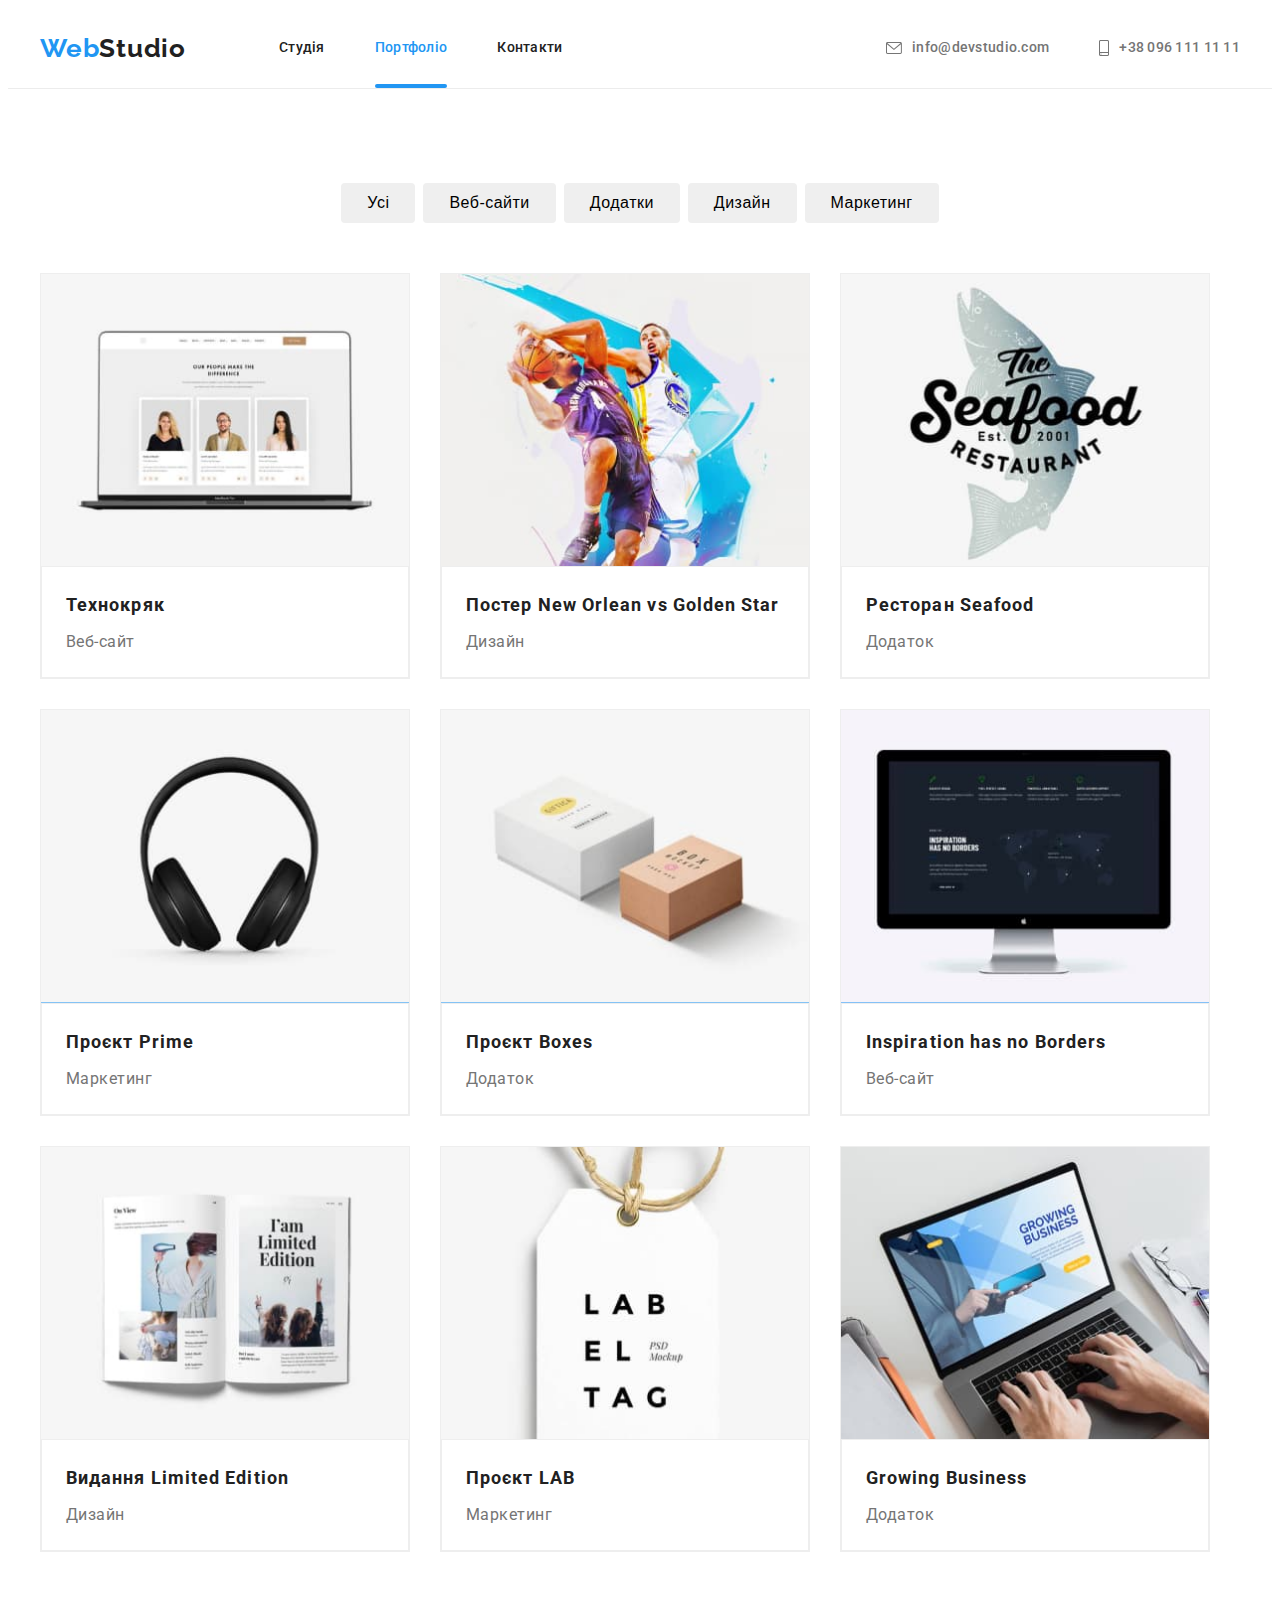
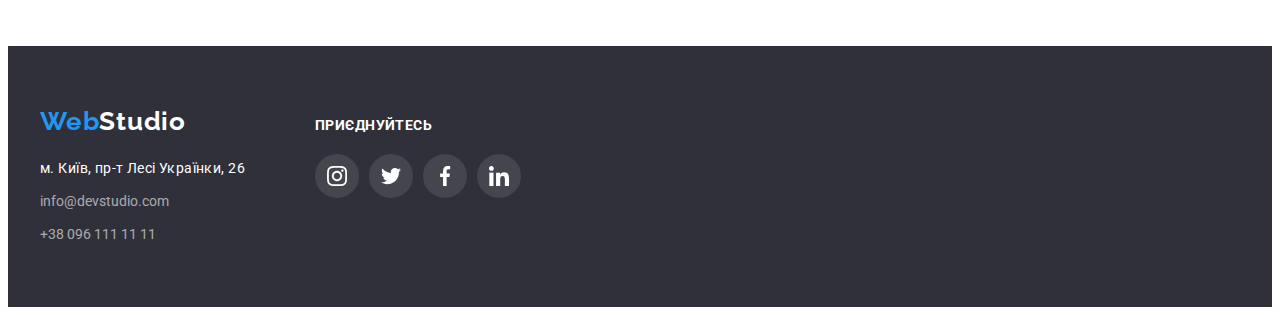
==== portfolio.html @ 82b430c3 "Initial commit" ====
<!DOCTYPE html>
<html lang="en">
  <head>
    <meta charset="UTF-8" />
    <meta http-equiv="X-UA-Compatible" content="IE=edge" />
    <meta name="viewport" content="width=device-width, initial-scale=1.0" />
    <!--fonts-->
    <link rel="preconnect" href="https://fonts.googleapis.com" />
    <link rel="preconnect" href="https://fonts.gstatic.com" crossorigin />
    <link
      href="https://fonts.googleapis.com/css2?family=Raleway:wght@700&family=Roboto:wght@400;500;700;900&display=swap"
      rel="stylesheet"
    />
    <link rel="stylesheet" href="https://cdnjs.cloudflare.com/ajax/libs/modern-normalize/1.1.0/modern-normalize.min.css" integrity="sha512-wpPYUAdjBVSE4KJnH1VR1HeZfpl1ub8YT/NKx4PuQ5NmX2tKuGu6U/JRp5y+Y8XG2tV+wKQpNHVUX03MfMFn9Q==" crossorigin="anonymous" referrerpolicy="no-referrer" />
    <link rel="stylesheet" href="./css/styles.css" />
    <title>Portfolio</title>
  </head>
  <body>
    <!--headline-->
    <header class="header">
      <div class="container nav">
        <a href="" class="logo">Web<span class="logo-color">Studio</span></a>
        <nav>
          <ul class="nav-list">
            <li class="item">
              <a href="./index.html" class="nav-link">Студія</a>
            </li>
            <li class="item">
              <a href="./portfolio.html" class="nav-link current">Портфоліо</a>
            </li>
            <li class="item">
              <a href="" class="nav-link">Контакти</a>
            </li>
          </ul>
        </nav>
        <!--headline-contacts-->
        <ul class="contacts">
          <li class="item">
          <a href="mailto:info@devstudio.com" class="contacts-link">
            <svg class="cont-icon" width="16" height="12" aria-label="envelope">
              <use href="./images/icons1/icons.svg#icon-envelope"></use>
              </svg>info@devstudio.com</a>
          </li>
        <li class="item">
                    <a href="tel:+380961111111" class="contacts-link"
            > <svg class="cont-icon" width="10" height="16" aria-label="smartphone">
              <use href="./images/icons1/icons.svg#icon-smartphone"></use>
              </svg>+38 096 111 11 11</a>
        </li>
      </ul>
      </div>
    </header>
    <main>
      <section class="section">
        <div class="container">
          <h1 class="visually-hidden">filters</h1>
          <!--filters-->
          <ul class="filters">
            <li class="filter-item"><button type="button" class="btn">Усі</button></li>
            <li class="filter-item"><button type="button" class="btn">Веб-сайти</button></li>
            <li class="filter-item"><button type="button" class="btn">Додатки</button></li>
            <li class="filter-item"><button type="button" class="btn">Дизайн</button></li>
            <li class="filter-item"><button type="button" class="btn">Маркетинг</button></li>
          </ul>
          
          <!--projects-->
          <ul class="projects">
            <li class="project-item">
              <a class="project-card" href="">
                <div class="project-wrap">
             <img src="./images/proj-img1(1).jpg" alt="laptop" width="370" />
                <div class="project-overlay">
                  <p class="overlay-text">Ресурс пропонує комплексні пропозиції з різним рівнем функціоналу та сервісів.
                   Все це дозволить відвідувачу отримати вичерпні відомості про компанію чи приватну особу.
                  </p></div></div>
              <div class="project-data">
              <h2 class="container-title">Технокряк</h2>
              <p class="section-text">Веб-сайт</p>
              </div>
              </a>
            </li>
            <li class="project-item">
              <a class="project-card" href="">
                <div class="project-wrap">
              <img src="./images/proj-img2(1).jpg" alt="poster" width="370" />
              <div class="project-overlay">
                <p class="overlay-text">Ресурс пропонує комплексні пропозиції з різним рівнем функціоналу та сервісів.
                 Все це дозволить відвідувачу отримати вичерпні відомості про компанію чи приватну особу.
                </p></div></div>
              <div class="project-data">
              <h2 class="container-title">Постер New Orlean vs Golden Star</h2>
              <p class="section-text">Дизайн</p>
              </div></a>
            </li>
            <li class="project-item">
              <a class="project-card" href="">
                <div class="project-wrap">
              <img src="./images/proj-img3(1).jpg" alt="restaurant" width="370" />
              <div class="project-overlay">
                <p class="overlay-text">Ресурс пропонує комплексні пропозиції з різним рівнем функціоналу та сервісів.
                 Все це дозволить відвідувачу отримати вичерпні відомості про компанію чи приватну особу.
                </p></div></div>
              <div class="project-data">
              <h2 class="container-title">Ресторан Seafood</h2>
              <p class="section-text">Додаток</p>
              </div></a>
            </li>
            <li class="project-item">
              <a class="project-card" href="">
                <div class="project-wrap">
              <img src="./images/proj-img4(1).jpg" alt="headphones" width="370" />
              <div class="project-overlay">
                <p class="overlay-text">Ресурс пропонує комплексні пропозиції з різним рівнем функціоналу та сервісів.
                 Все це дозволить відвідувачу отримати вичерпні відомості про компанію чи приватну особу.
                </p></div></div>
              <div class="project-data">
              <h2 class="container-title">Проєкт Prime</h2>
              <p class="section-text">Маркетинг</p>
              </div></a>
            </li>
            <li class="project-item">
              <a class="project-card" href="">
                <div class="project-wrap">
              <img src="./images/proj-img5(1).jpg" alt="boxes" width="370" />
              <div class="project-overlay">
                <p class="overlay-text">Ресурс пропонує комплексні пропозиції з різним рівнем функціоналу та сервісів.
                 Все це дозволить відвідувачу отримати вичерпні відомості про компанію чи приватну особу.
                </p></div></div>
              <div class="project-data">
              <h2 class="container-title">Проєкт Boxes</h2>
              <p class="section-text">Додаток</p>
              </div></a>
            </li>
            <li class="project-item">
              <a class="project-card" href="">
                <div class="project-wrap">
              <img src="./images/proj-img6(1).jpg" alt="display" width="370" />
              <div class="project-overlay">
                <p class="overlay-text">Ресурс пропонує комплексні пропозиції з різним рівнем функціоналу та сервісів.
                 Все це дозволить відвідувачу отримати вичерпні відомості про компанію чи приватну особу.
                </p></div></div>
              <div class="project-data">
              <h2 class="container-title">Inspiration has no Borders</h2>
              <p class="section-text">Веб-сайт</p>
              </div></a>
            </li>
            <li class="project-item">
              <a class="project-card" href="">
                <div class="project-wrap">
              <img src="./images/proj-img7(1).jpg" alt="magazine" width="370" />
              <div class="project-overlay">
                <p class="overlay-text">Ресурс пропонує комплексні пропозиції з різним рівнем функціоналу та сервісів.
                 Все це дозволить відвідувачу отримати вичерпні відомості про компанію чи приватну особу.
                </p></div></div>
              <div class="project-data">
              <h2 class="container-title">Видання Limited Edition</h2>
              <p class="section-text">Дизайн</p>
              </div></a>
            </li>
            <li class="project-item">
              <a class="project-card" href="">
                <div class="project-wrap">
              <img src="./images/proj-img8(1).jpg" alt="label" width="370" />
              <div class="project-overlay">
                <p class="overlay-text">Ресурс пропонує комплексні пропозиції з різним рівнем функціоналу та сервісів.
                 Все це дозволить відвідувачу отримати вичерпні відомості про компанію чи приватну особу.
                </p></div></div>
              <div class="project-data">
              <h2 class="container-title">Проєкт LAB</h2>
              <p class="section-text">Маркетинг</p>
              </div></a>
            </li>
            <li class="project-item">
              <a class="project-card" href="">
                <div class="project-wrap">
              <img src="./images/proj-img9(1).jpg" alt="hands" width="370" />
              <div class="project-overlay">
                <p class="overlay-text">Ресурс пропонує комплексні пропозиції з різним рівнем функціоналу та сервісів.
                 Все це дозволить відвідувачу отримати вичерпні відомості про компанію чи приватну особу.
                </p></div></div>
              <div class="project-data">
              <h2 class="container-title">Growing Business</h2>
              <p class="section-text">Додаток</p>
              </div></a>
            </li>
          </ul>
        </div>
      </section>
    </main>
    <footer class="footer">
      <div class="container footer-container">
        <div class="footer-data">
      <a href="" class="logo logo-footer">Web<span class="logo-color-foot">Studio</span></a>
      <address class="address">
        <ul>
          <li class="footer-link">
            <a href="https://goo.gl/maps/9TufqQXHVESEiAqk8" class="address-link-top"
              >м. Київ, пр-т Лесі Українки, 26</a
            >
          </li>
          <li class="footer-link">
            <a href="mailto:info@devstudio.com" class="address-link"
              >info@devstudio.com</a
            >
          </li>
          <li>
            <a href="tel:+380961111111" class="address-link">+38 096 111 11 11</a>
          </li>
        </ul>
      </address>
        </div>
      <div class="footer-socials">
      <h3 class="socials-title">приєднуйтесь</h3>
      <ul class="social-links-footer">
        <li class="social-item-footer">
          <a class="social-link-footer" href="">
            <svg class="social-icon" width="20" height="20">
              <use href="./images/icons1/icons.svg#icon-instagram"></use>
            </svg>
            </a>
        </li>
        <li class="social-item-footer">
          <a class="social-link-footer" href="">
            <svg class="social-icon" width="20" height="20">
              <use href="./images/icons1/icons.svg#icon-twitter"></use>
            </svg>
            </a>
        </li>
        <li class="social-item-footer">
          <a class="social-link-footer" href="">
            <svg class="social-icon" width="20" height="20">
              <use href="./images/icons1/icons.svg#icon-facebook"></use>
            </svg>
            </a></li>
        <li class="social-item-footer">
          <a class="social-link-footer" href="">
            <svg class="social-icon" width="20" height="20">
              <use href="./images/icons1/icons.svg#icon-linkedin"></use>
            </svg>
            </a></li>
      </ul>
      </div>
      </div>
  </footer>
  </body>
</html>
---- css/styles.css ----
:root {
  --main-font: roboto;
  --secondary-font: raleway;
  --primary-text-color: #757575;
  --title-text-color: #212121;
  --accent-color: #2196f3;

  --animation: 250ms cubic-bezier(0.4, 0, 0.2, 1);
}
body {
  font-family: roboto, sans-serif;
  color: var(--primary-text-color);
  background-color: #ffffff;
}
ul {
  margin: 0;
  padding: 0;
  list-style: none;
}
img {
  display: block;
  max-width: 100%;
  height: auto;
}
/*reset*/
h1,
h2,
h3,
h4,
h5,
h6,
p {
  margin: 0;
}
.container {
  margin: 0 auto;
  width: 1200px;
  padding-left: 15px;
  padding-right: 15px;
}

/*header*/
.header {
  border-bottom: 1px solid #ececec;
}
.logo {
  font-family: "Raleway";
  font-weight: 700;
  font-size: 26px;
  line-height: 1.19;
  letter-spacing: 0.03em;
  color: var(--accent-color);
  text-decoration: none;
  margin-right: 93px;
}
.logo-footer {
  margin: 0;
}
.logo-color {
  color: var(--title-text-color);
}
.logo-color-foot {
  color: #ffffff;
}
/*navigation*/
.nav {
  display: flex;
  align-items: center;
}
.nav-list {
  display: flex;
}
.nav-list .item:not(:last-child) {
  margin-right: 50px;
}
.nav-link {
  position: relative;
  display: block;
  padding: 32px 0;
  font-weight: 500;
  font-size: 14px;
  line-height: 1.14;
  letter-spacing: 0.02em;
  text-decoration: none;
  color: var(--title-text-color);
  transition: color var(--animation);
}
.nav-link.current {
  color: var(--accent-color);
}
.nav-link::after {
  position: absolute;
  left: 0;
  bottom: 0;
  content: "";
  display: inline-block;
  width: 100%;
  height: 4px;
  border-radius: 2px;
  background-color: var(--accent-color);
  opacity: 0;
  transition: opacity var(--animation);
}
.nav-link.current::after {
  opacity: 1;
}
.nav-link:hover::after,
.nav-link:focus::after {
  opacity: 1;
}
.nav-link:hover,
.nav-link:focus,
.nav-link.current {
  color: var(--accent-color);
}
/*contacts*/
.contacts {
  display: flex;
  margin-left: auto;
}
.contacts .item:not(:last-child) {
  margin-right: 50px;
}
.contacts-link {
  text-decoration: none;
  font-weight: 500;
  font-size: 14px;
  line-height: 1.14;
  letter-spacing: 0.02em;
  color: var(--primary-text-color);
  fill: var(--primary-text-color);
  display: flex;
  align-items: center;
  gap: 10px;
  transition: color var(--animation), fill var(--animation);
}
.contacts-link:hover,
.contacts-link:focus {
  color: var(--accent-color);
  fill: var(--accent-color);
}
/*hero*/
.hero-title {
  font-weight: 900;
  font-size: 44px;
  line-height: 1.36;
  text-align: center;
  letter-spacing: 0.06em;
  text-transform: uppercase;
  color: #ffffff;
  width: 700px;
  margin-bottom: 30px;
  margin-left: auto;
  margin-right: auto;
}
.hero {
  align-items: center;
  text-align: center;
  padding-top: 200px;
  padding-bottom: 200px;
  max-width: 1600px;
  height: 600px;
  margin-left: auto;
  margin-right: auto;
  background: #c4c4c4;
  background-image: linear-gradient(
      to right,
      rgba(47, 48, 58, 0.4),
      rgba(47, 48, 58, 0.4)
    ),
    url(../images/hero-bg.jpg);
  background-position: center;
  background-size: contain;
  background-repeat: no-repeat;
}
.btn-hero {
  background-color: var(--accent-color);
  font-weight: 700;
  font-size: 16px;
  line-height: 1.88;
  letter-spacing: 0.06em;
  color: #ffffff;
  cursor: pointer;
  border: 1px solid transparent;
  border-radius: 4px;
  padding: 10px 32px;
}
/*sections*/
.section {
  padding-top: 94px;
  padding-bottom: 94px;
}
.visually-hidden {
  position: absolute;
  width: 1px;
  height: 1px;
  margin: -1px;
  border: 0;
  padding: 0;
  white-space: nowrap;
  clip-path: inset(100%);
  clip: rect(0 0 0 0);
  overflow: hidden;
}
.bene-list {
  display: flex;
  flex-wrap: wrap;
}
.bene-list .item {
  width: 270px;
}
.bene-list .item:not(:last-child) {
  margin-right: 30px;
}
.benefits-title {
  font-weight: 700;
  font-size: 14px;
  line-height: 1.14;
  letter-spacing: 0.03em;
  text-transform: uppercase;
  color: var(--title-text-color);
  margin-bottom: 10px;
  margin-top: 30px;
}
.benefits-text {
  font-size: 14px;
  font-style: regular;
  line-height: 1.71;
  letter-spacing: 0.03em;
  color: var(--primary-text-color);
}
.bene-icon {
  background-color: #f5f4fa;
  border-radius: 4px;
  display: flex;
  align-items: center;
  justify-content: center;
  height: 120px;
}
/*pictures*/
.pictures {
  display: flex;
}
.label {
  position: absolute;
  left: 0;
  bottom: 0;
  width: 100%;
  height: 70px;
  font-weight: 700;
  font-size: 14px;
  line-height: 1.14;
  letter-spacing: 0.03em;
  text-transform: uppercase;
  color: #ffffff;
  display: flex;
  align-items: center;
  justify-content: center;
  background-color: rgba(47, 48, 58, 0.8);
}
.pictures-item {
  position: relative;
}
.pictures-item:not(:last-child) {
  margin-right: 30px;
}
.team {
  display: flex;
}
.team-section {
  display: flex;
  background-color: #f5f4fa;
}
.card:not(:last-child) {
  margin-right: 30px;
}
.card {
  background-color: #fff;
  border-radius: 4px;
  box-shadow: 0px 2px rgba(0, 0, 0, 0.2), 0px 1px rgba(0, 0, 0, 0.14),
    0px 1px rgba(0, 0, 0, 0.12);
}
.card-data {
  padding: 30px 0;
}
.section-title {
  font-weight: 700;
  font-size: 36px;
  line-height: 1.17;
  text-align: center;
  letter-spacing: 0.03em;
  color: var(--title-text-color);
  margin-bottom: 50px;
}
.section-text {
  font-size: 16px;
  line-height: 1.88;
  letter-spacing: 0.03em;
  color: var(--primary-text-color);
}
.section-pics {
  padding-top: 0;
}
.name {
  font-weight: 500;
  font-size: 16px;
  line-height: 1.19;
  text-align: center;
  letter-spacing: 0.03em;
  color: var(--title-text-color);
  margin-bottom: 10px;
}
.profession {
  font-size: 16px;
  line-height: 1.19;
  text-align: center;
  letter-spacing: 0.03em;
  color: var(--primary-text-color);
  margin-bottom: 16px;
}
.social-links {
  display: flex;
  gap: 10px;
  justify-content: center;
}
.social-links-footer {
  display: flex;
  color: #fff;
}
.social-link {
  display: flex;
  align-items: center;
  justify-content: center;
  border-radius: 50%;
  fill: #afb1b8;
  width: 100%;
  height: 100%;
  transition: background-color var(--animation),
  fill var(--animation);
}
.social-item {
  width: 44px;
  height: 44px;
  gap: 10px;
}
.social-links-footer {
  gap: 10px;
}
.social-link-footer {
  display: flex;
  align-items: center;
  justify-content: center;
  width: 44px;
  height: 44px;
  border-radius: 50%;
  background-color: rgba(255, 255, 255, 0.1);
  fill: #fff;
  transition: background-color var(--animation);
}
.social-link-footer:hover,
.social-link-footer:focus {
  background-color: var(--accent-color);
}
.social-link:hover,
.social-link:focus {
  background-color: var(--accent-color);
  fill: #fff;
}
.client-icon-container {
  display: flex;
  gap: 30px;
}
.client-item {
  width: 170px;
  height: 92px;
}
.client-link {
  display: flex;
  width: 100%;
  height: 100%;
  border: 1px solid #afb1b8;
  border-radius: 4px;
  align-items: center;
  justify-content: center;
  fill: #afb1b8;
  transition: fill var(--animation), border-color var(--animation);
}
.client-link:hover,
.client-link:focus {
  border-color: var(--accent-color);
  fill: var(--accent-color);
}
/*buttons*/
.btn {
  font-weight: 500;
  font-size: 16px;
  line-height: 1.62;
  text-align: center;
  letter-spacing: 0.03em;
  cursor: pointer;
  padding: 6px 25px;
  border: 1px solid transparent;
  border-radius: 4px;
  transition: color var(--animation), background-color var(--animation),
    cursor var(--animation), box-shadow var(--animation);
}
.btn:hover,
.btn:focus,
.btn-active {
  color: #ffffff;
  background-color: var(--accent-color);
  cursor: pointer;
  box-shadow: 0px 3px 1px rgba(0, 0, 0, 0.1), 0px 1px 2px rgba(0, 0, 0, 0.08),
    0px 2px 2px rgba(0, 0, 0, 0.12);
  border-radius: 4px;
}
.container-title {
  font-weight: 700;
  font-size: 18px;
  line-height: 2;
  letter-spacing: 0.06em;
  color: var(--title-text-color);
  margin-bottom: 4px;
}
/*footer*/
.footer {
  background-color: #2f303a;
  padding-top: 60px;
  padding-bottom: 60px;
}
.socials-title {
  font-weight: 700;
  font-size: 14px;
  letter-spacing: 0.03em;
  text-transform: uppercase;
  line-height: 1.14;
  vertical-align: top;
  color: #fff;
  margin-bottom: 20px;
}
.address {
  margin-top: 20px;
}
.footer-data {
  margin-right: 70px;
}
.footer-link {
  margin-bottom: 9px;
}
.footer-container {
  display: flex;
  align-items: baseline;
}
.address-link-top {
  color: #ffffff;
  font-style: normal;
  font-size: 14px;
  line-height: 1.71;
  letter-spacing: 0.03em;
  text-decoration: none;
  transition: color var(--animation);
}
.address-link-top:hover,
.address-link-top:focus {
  color: var(--accent-color);
}
.address-link {
  font-style: normal;
  font-size: 14px;
  line-height: 1.71;
  color: rgba(255, 255, 255, 0.6);
  text-decoration: none;
  transition: color var(--animation);
}
.address-link:hover,
.address-link:focus {
  color: var(--accent-color);
}
.filters {
  display: flex;
  justify-content: center;
  margin-bottom: 50px;
}
.filter-item:not(:last-child) {
  margin-right: 8px;
}
.projects {
  display: flex;
  flex-wrap: wrap;
}
.project-wrap {
  position: relative;
  overflow: hidden;
}
.project-overlay {
  position: absolute;
  top: 0;
  left: 0;
  width: 100%;
  height: 100%;
  background-color: rgba(33, 150, 243, 0.9);
  display: block;
  transform: translateY(100%);
  transition: transform var(--animation);
}
.project-card:hover .project-overlay,
.project-card:focus .project-overlay {
  transform: translateY(0);
}
.project-item {
  width: 370px;
  margin-right: 30px;
  margin-bottom: 30px;
  transition: transform var(--animation);
}
.overlay-text {
  padding: 63px 24px 56px 24px;
  font-weight: 400;
  font-size: 18px;
  line-height: 1.56;
  letter-spacing: 0.03em;
  color: #ffffff;
}
.project-card {
  display: block;
  text-decoration: none;
  background: #ffffff;
  border: 1px solid #eeeeee;
  transition: box-shadow var(--animation);
}
.project-card:hover,
.project-card:focus {
  box-shadow: 0px 1px 1px rgba(0, 0, 0, 0.12), 0px 4px 4px rgba(0, 0, 0, 0.06),
    1px 4px 6px rgba(0, 0, 0, 0.16);
}
.project-data {
  padding: 20px 24px;
  border: 1px solid rgba(238, 238, 238, 1);
}
.project-item:nth-child(3n) {
  margin-right: 0;
}
.project-item:nth-last-child(-n + 3) {
  margin-bottom: 0;
}
.backdrop {
  position: fixed;
  top: 0;
  left: 0;
  width: 100%;
  height: 100%;
  background-color: rgba(0, 0, 0, 0.2);
  opacity: 1;
  visibility: initial;
  transition: opacity var(--animation), visibility var(--animation);
  }
.backdrop.is-hidden {
  visibility: hidden;
  opacity: 0;
  pointer-events: none;
}
.backdrop.is-hidden .modal {
  transform: translate(-50%, -50%) scale(0.5);
}
.modal {
  min-width: 528px;
  min-height: 581px;
  position: absolute;
  top: 50%;
  left: 50%;
  transform: translate(-50%, -50%) scale(1);
  transition: transform var(--animation);
  background-color: #FFFFFF;
  box-shadow: 0px 1px 3px rgba(0, 0, 0, 0.12),
  0px 1px 1px rgba(0, 0, 0, 0.14), 
  0px 2px 1px rgba(0, 0, 0, 0.2);
  border-radius: 4px;
  display: flex;
  flex-direction: row-reverse;
  padding: 8px;
}
.close-btn {
  width: 30px;
  height: 30px;
  border-radius: 50%;
  border: 1px solid rgba(0, 0, 0, 0.1);
  cursor: pointer;
}
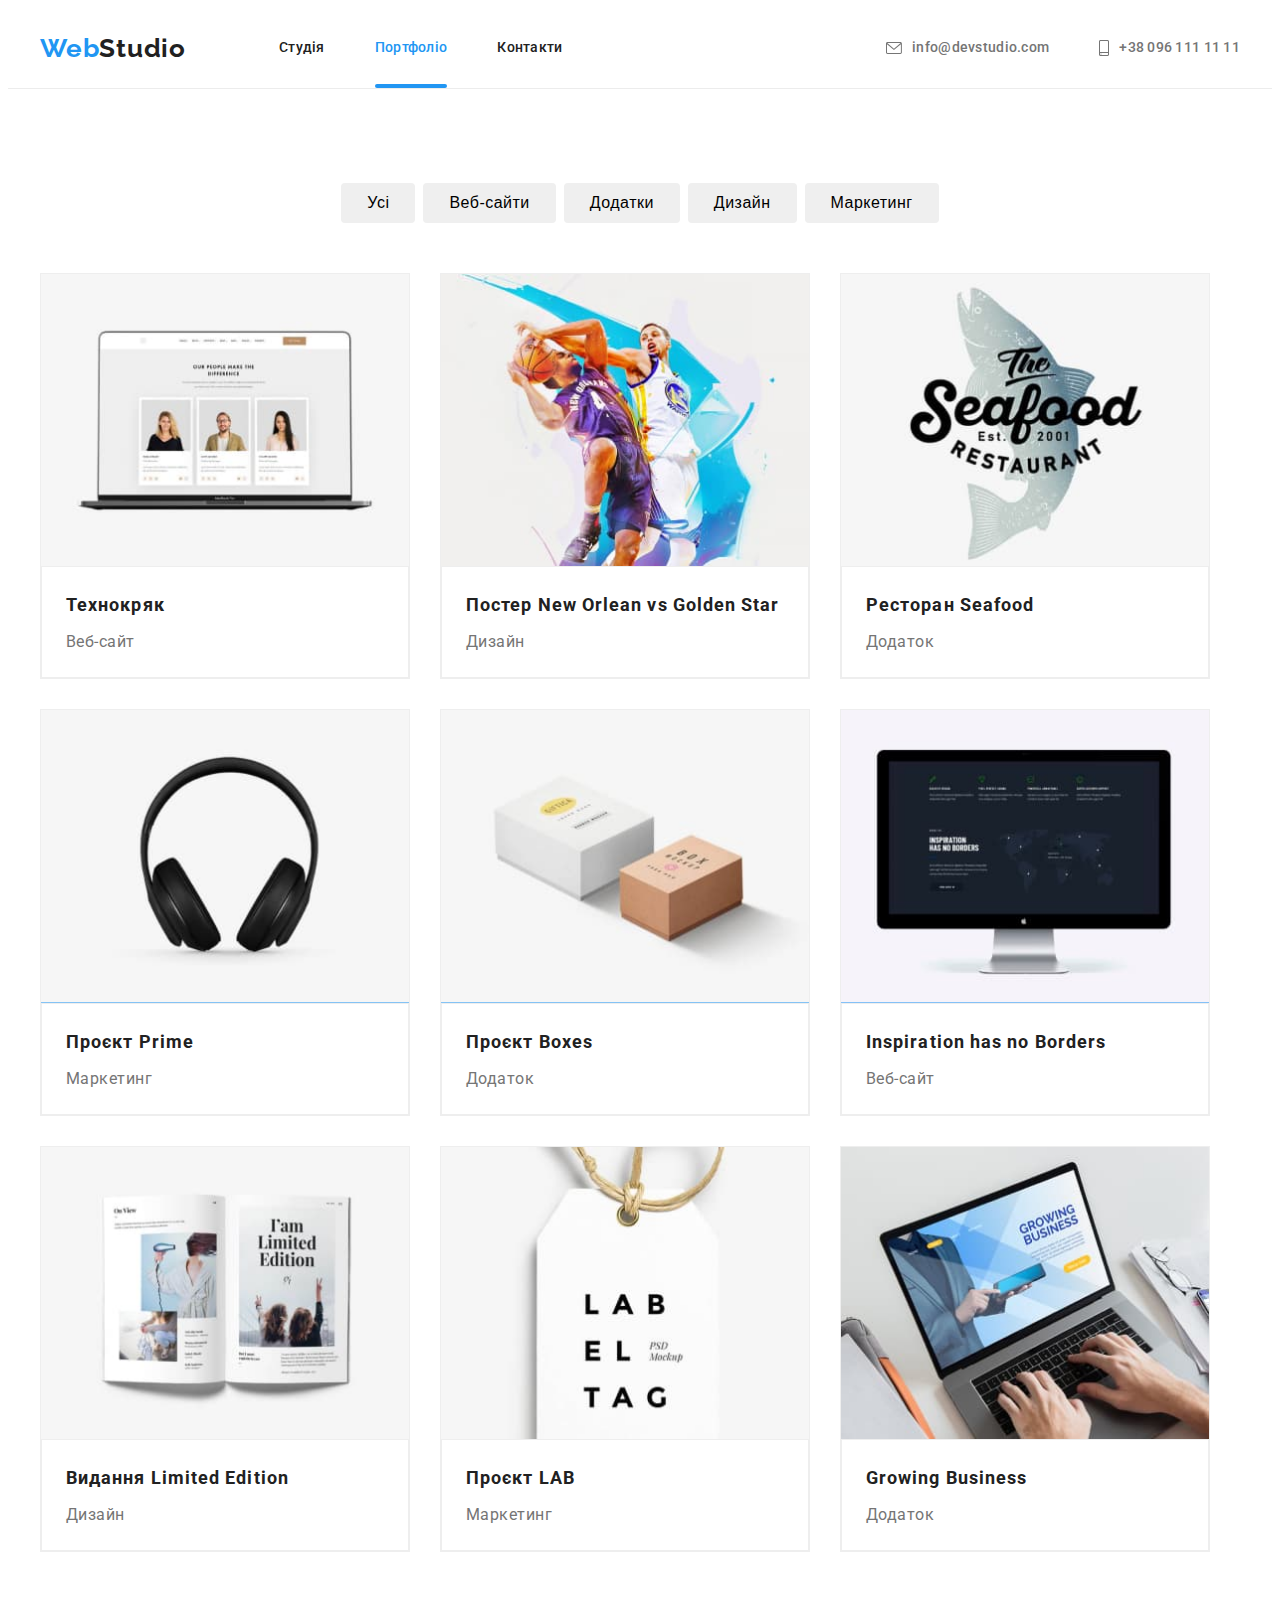
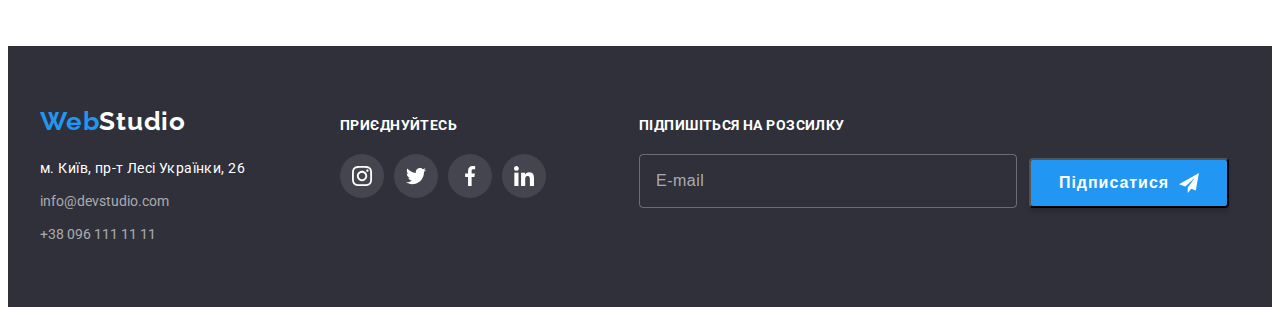
==== commit 8a5afa30: "nmnn" ====
--- a/portfolio.html
+++ b/portfolio.html
@@ -11,7 +11,13 @@
       href="https://fonts.googleapis.com/css2?family=Raleway:wght@700&family=Roboto:wght@400;500;700;900&display=swap"
       rel="stylesheet"
     />
-    <link rel="stylesheet" href="https://cdnjs.cloudflare.com/ajax/libs/modern-normalize/1.1.0/modern-normalize.min.css" integrity="sha512-wpPYUAdjBVSE4KJnH1VR1HeZfpl1ub8YT/NKx4PuQ5NmX2tKuGu6U/JRp5y+Y8XG2tV+wKQpNHVUX03MfMFn9Q==" crossorigin="anonymous" referrerpolicy="no-referrer" />
+    <link
+      rel="stylesheet"
+      href="https://cdnjs.cloudflare.com/ajax/libs/modern-normalize/1.1.0/modern-normalize.min.css"
+      integrity="sha512-wpPYUAdjBVSE4KJnH1VR1HeZfpl1ub8YT/NKx4PuQ5NmX2tKuGu6U/JRp5y+Y8XG2tV+wKQpNHVUX03MfMFn9Q=="
+      crossorigin="anonymous"
+      referrerpolicy="no-referrer"
+    />
     <link rel="stylesheet" href="./css/styles.css" />
     <title>Portfolio</title>
   </head>
@@ -36,18 +42,32 @@
         <!--headline-contacts-->
         <ul class="contacts">
           <li class="item">
-          <a href="mailto:info@devstudio.com" class="contacts-link">
-            <svg class="cont-icon" width="16" height="12" aria-label="envelope">
-              <use href="./images/icons1/icons.svg#icon-envelope"></use>
-              </svg>info@devstudio.com</a>
+            <a href="mailto:info@devstudio.com" class="contacts-link">
+              <svg
+                class="cont-icon"
+                width="16"
+                height="12"
+                aria-label="envelope"
+              >
+                <use href="./images/icons1/icons.svg#icon-envelope"></use></svg
+              >info@devstudio.com</a
+            >
           </li>
-        <li class="item">
-                    <a href="tel:+380961111111" class="contacts-link"
-            > <svg class="cont-icon" width="10" height="16" aria-label="smartphone">
-              <use href="./images/icons1/icons.svg#icon-smartphone"></use>
-              </svg>+38 096 111 11 11</a>
-        </li>
-      </ul>
+          <li class="item">
+            <a href="tel:+380961111111" class="contacts-link">
+              <svg
+                class="cont-icon"
+                width="10"
+                height="16"
+                aria-label="smartphone"
+              >
+                <use
+                  href="./images/icons1/icons.svg#icon-smartphone"
+                ></use></svg
+              >+38 096 111 11 11</a
+            >
+          </li>
+        </ul>
       </div>
     </header>
     <main>
@@ -56,132 +76,233 @@
           <h1 class="visually-hidden">filters</h1>
           <!--filters-->
           <ul class="filters">
-            <li class="filter-item"><button type="button" class="btn">Усі</button></li>
-            <li class="filter-item"><button type="button" class="btn">Веб-сайти</button></li>
-            <li class="filter-item"><button type="button" class="btn">Додатки</button></li>
-            <li class="filter-item"><button type="button" class="btn">Дизайн</button></li>
-            <li class="filter-item"><button type="button" class="btn">Маркетинг</button></li>
+            <li class="filter-item">
+              <button type="button" class="btn">Усі</button>
+            </li>
+            <li class="filter-item">
+              <button type="button" class="btn">Веб-сайти</button>
+            </li>
+            <li class="filter-item">
+              <button type="button" class="btn">Додатки</button>
+            </li>
+            <li class="filter-item">
+              <button type="button" class="btn">Дизайн</button>
+            </li>
+            <li class="filter-item">
+              <button type="button" class="btn">Маркетинг</button>
+            </li>
           </ul>
-          
+
           <!--projects-->
           <ul class="projects">
             <li class="project-item">
               <a class="project-card" href="">
                 <div class="project-wrap">
-             <img src="./images/proj-img1(1).jpg" alt="laptop" width="370" />
-                <div class="project-overlay">
-                  <p class="overlay-text">Ресурс пропонує комплексні пропозиції з різним рівнем функціоналу та сервісів.
-                   Все це дозволить відвідувачу отримати вичерпні відомості про компанію чи приватну особу.
-                  </p></div></div>
-              <div class="project-data">
-              <h2 class="container-title">Технокряк</h2>
-              <p class="section-text">Веб-сайт</p>
-              </div>
-              </a>
-            </li>
-            <li class="project-item">
-              <a class="project-card" href="">
-                <div class="project-wrap">
-              <img src="./images/proj-img2(1).jpg" alt="poster" width="370" />
-              <div class="project-overlay">
-                <p class="overlay-text">Ресурс пропонує комплексні пропозиції з різним рівнем функціоналу та сервісів.
-                 Все це дозволить відвідувачу отримати вичерпні відомості про компанію чи приватну особу.
-                </p></div></div>
-              <div class="project-data">
-              <h2 class="container-title">Постер New Orlean vs Golden Star</h2>
-              <p class="section-text">Дизайн</p>
-              </div></a>
-            </li>
-            <li class="project-item">
-              <a class="project-card" href="">
-                <div class="project-wrap">
-              <img src="./images/proj-img3(1).jpg" alt="restaurant" width="370" />
-              <div class="project-overlay">
-                <p class="overlay-text">Ресурс пропонує комплексні пропозиції з різним рівнем функціоналу та сервісів.
-                 Все це дозволить відвідувачу отримати вичерпні відомості про компанію чи приватну особу.
-                </p></div></div>
-              <div class="project-data">
-              <h2 class="container-title">Ресторан Seafood</h2>
-              <p class="section-text">Додаток</p>
-              </div></a>
-            </li>
-            <li class="project-item">
-              <a class="project-card" href="">
-                <div class="project-wrap">
-              <img src="./images/proj-img4(1).jpg" alt="headphones" width="370" />
-              <div class="project-overlay">
-                <p class="overlay-text">Ресурс пропонує комплексні пропозиції з різним рівнем функціоналу та сервісів.
-                 Все це дозволить відвідувачу отримати вичерпні відомості про компанію чи приватну особу.
-                </p></div></div>
-              <div class="project-data">
-              <h2 class="container-title">Проєкт Prime</h2>
-              <p class="section-text">Маркетинг</p>
-              </div></a>
-            </li>
-            <li class="project-item">
-              <a class="project-card" href="">
-                <div class="project-wrap">
-              <img src="./images/proj-img5(1).jpg" alt="boxes" width="370" />
-              <div class="project-overlay">
-                <p class="overlay-text">Ресурс пропонує комплексні пропозиції з різним рівнем функціоналу та сервісів.
-                 Все це дозволить відвідувачу отримати вичерпні відомості про компанію чи приватну особу.
-                </p></div></div>
-              <div class="project-data">
-              <h2 class="container-title">Проєкт Boxes</h2>
-              <p class="section-text">Додаток</p>
-              </div></a>
-            </li>
-            <li class="project-item">
-              <a class="project-card" href="">
-                <div class="project-wrap">
-              <img src="./images/proj-img6(1).jpg" alt="display" width="370" />
-              <div class="project-overlay">
-                <p class="overlay-text">Ресурс пропонує комплексні пропозиції з різним рівнем функціоналу та сервісів.
-                 Все це дозволить відвідувачу отримати вичерпні відомості про компанію чи приватну особу.
-                </p></div></div>
-              <div class="project-data">
-              <h2 class="container-title">Inspiration has no Borders</h2>
-              <p class="section-text">Веб-сайт</p>
-              </div></a>
-            </li>
-            <li class="project-item">
-              <a class="project-card" href="">
-                <div class="project-wrap">
-              <img src="./images/proj-img7(1).jpg" alt="magazine" width="370" />
-              <div class="project-overlay">
-                <p class="overlay-text">Ресурс пропонує комплексні пропозиції з різним рівнем функціоналу та сервісів.
-                 Все це дозволить відвідувачу отримати вичерпні відомості про компанію чи приватну особу.
-                </p></div></div>
-              <div class="project-data">
-              <h2 class="container-title">Видання Limited Edition</h2>
-              <p class="section-text">Дизайн</p>
-              </div></a>
-            </li>
-            <li class="project-item">
-              <a class="project-card" href="">
-                <div class="project-wrap">
-              <img src="./images/proj-img8(1).jpg" alt="label" width="370" />
-              <div class="project-overlay">
-                <p class="overlay-text">Ресурс пропонує комплексні пропозиції з різним рівнем функціоналу та сервісів.
-                 Все це дозволить відвідувачу отримати вичерпні відомості про компанію чи приватну особу.
-                </p></div></div>
-              <div class="project-data">
-              <h2 class="container-title">Проєкт LAB</h2>
-              <p class="section-text">Маркетинг</p>
-              </div></a>
-            </li>
-            <li class="project-item">
-              <a class="project-card" href="">
-                <div class="project-wrap">
-              <img src="./images/proj-img9(1).jpg" alt="hands" width="370" />
-              <div class="project-overlay">
-                <p class="overlay-text">Ресурс пропонує комплексні пропозиції з різним рівнем функціоналу та сервісів.
-                 Все це дозволить відвідувачу отримати вичерпні відомості про компанію чи приватну особу.
-                </p></div></div>
-              <div class="project-data">
-              <h2 class="container-title">Growing Business</h2>
-              <p class="section-text">Додаток</p>
-              </div></a>
+                  <img
+                    src="./images/proj-img1(1).jpg"
+                    alt="laptop"
+                    width="370"
+                  />
+                  <div class="project-overlay">
+                    <p class="overlay-text">
+                      Ресурс пропонує комплексні пропозиції з різним рівнем
+                      функціоналу та сервісів. Все це дозволить відвідувачу
+                      отримати вичерпні відомості про компанію чи приватну
+                      особу.
+                    </p>
+                  </div>
+                </div>
+                <div class="project-data">
+                  <h2 class="container-title">Технокряк</h2>
+                  <p class="section-text">Веб-сайт</p>
+                </div>
+              </a>
+            </li>
+            <li class="project-item">
+              <a class="project-card" href="">
+                <div class="project-wrap">
+                  <img
+                    src="./images/proj-img2(1).jpg"
+                    alt="poster"
+                    width="370"
+                  />
+                  <div class="project-overlay">
+                    <p class="overlay-text">
+                      Ресурс пропонує комплексні пропозиції з різним рівнем
+                      функціоналу та сервісів. Все це дозволить відвідувачу
+                      отримати вичерпні відомості про компанію чи приватну
+                      особу.
+                    </p>
+                  </div>
+                </div>
+                <div class="project-data">
+                  <h2 class="container-title">
+                    Постер New Orlean vs Golden Star
+                  </h2>
+                  <p class="section-text">Дизайн</p>
+                </div></a
+              >
+            </li>
+            <li class="project-item">
+              <a class="project-card" href="">
+                <div class="project-wrap">
+                  <img
+                    src="./images/proj-img3(1).jpg"
+                    alt="restaurant"
+                    width="370"
+                  />
+                  <div class="project-overlay">
+                    <p class="overlay-text">
+                      Ресурс пропонує комплексні пропозиції з різним рівнем
+                      функціоналу та сервісів. Все це дозволить відвідувачу
+                      отримати вичерпні відомості про компанію чи приватну
+                      особу.
+                    </p>
+                  </div>
+                </div>
+                <div class="project-data">
+                  <h2 class="container-title">Ресторан Seafood</h2>
+                  <p class="section-text">Додаток</p>
+                </div></a
+              >
+            </li>
+            <li class="project-item">
+              <a class="project-card" href="">
+                <div class="project-wrap">
+                  <img
+                    src="./images/proj-img4(1).jpg"
+                    alt="headphones"
+                    width="370"
+                  />
+                  <div class="project-overlay">
+                    <p class="overlay-text">
+                      Ресурс пропонує комплексні пропозиції з різним рівнем
+                      функціоналу та сервісів. Все це дозволить відвідувачу
+                      отримати вичерпні відомості про компанію чи приватну
+                      особу.
+                    </p>
+                  </div>
+                </div>
+                <div class="project-data">
+                  <h2 class="container-title">Проєкт Prime</h2>
+                  <p class="section-text">Маркетинг</p>
+                </div></a
+              >
+            </li>
+            <li class="project-item">
+              <a class="project-card" href="">
+                <div class="project-wrap">
+                  <img
+                    src="./images/proj-img5(1).jpg"
+                    alt="boxes"
+                    width="370"
+                  />
+                  <div class="project-overlay">
+                    <p class="overlay-text">
+                      Ресурс пропонує комплексні пропозиції з різним рівнем
+                      функціоналу та сервісів. Все це дозволить відвідувачу
+                      отримати вичерпні відомості про компанію чи приватну
+                      особу.
+                    </p>
+                  </div>
+                </div>
+                <div class="project-data">
+                  <h2 class="container-title">Проєкт Boxes</h2>
+                  <p class="section-text">Додаток</p>
+                </div></a
+              >
+            </li>
+            <li class="project-item">
+              <a class="project-card" href="">
+                <div class="project-wrap">
+                  <img
+                    src="./images/proj-img6(1).jpg"
+                    alt="display"
+                    width="370"
+                  />
+                  <div class="project-overlay">
+                    <p class="overlay-text">
+                      Ресурс пропонує комплексні пропозиції з різним рівнем
+                      функціоналу та сервісів. Все це дозволить відвідувачу
+                      отримати вичерпні відомості про компанію чи приватну
+                      особу.
+                    </p>
+                  </div>
+                </div>
+                <div class="project-data">
+                  <h2 class="container-title">Inspiration has no Borders</h2>
+                  <p class="section-text">Веб-сайт</p>
+                </div></a
+              >
+            </li>
+            <li class="project-item">
+              <a class="project-card" href="">
+                <div class="project-wrap">
+                  <img
+                    src="./images/proj-img7(1).jpg"
+                    alt="magazine"
+                    width="370"
+                  />
+                  <div class="project-overlay">
+                    <p class="overlay-text">
+                      Ресурс пропонує комплексні пропозиції з різним рівнем
+                      функціоналу та сервісів. Все це дозволить відвідувачу
+                      отримати вичерпні відомості про компанію чи приватну
+                      особу.
+                    </p>
+                  </div>
+                </div>
+                <div class="project-data">
+                  <h2 class="container-title">Видання Limited Edition</h2>
+                  <p class="section-text">Дизайн</p>
+                </div></a
+              >
+            </li>
+            <li class="project-item">
+              <a class="project-card" href="">
+                <div class="project-wrap">
+                  <img
+                    src="./images/proj-img8(1).jpg"
+                    alt="label"
+                    width="370"
+                  />
+                  <div class="project-overlay">
+                    <p class="overlay-text">
+                      Ресурс пропонує комплексні пропозиції з різним рівнем
+                      функціоналу та сервісів. Все це дозволить відвідувачу
+                      отримати вичерпні відомості про компанію чи приватну
+                      особу.
+                    </p>
+                  </div>
+                </div>
+                <div class="project-data">
+                  <h2 class="container-title">Проєкт LAB</h2>
+                  <p class="section-text">Маркетинг</p>
+                </div></a
+              >
+            </li>
+            <li class="project-item">
+              <a class="project-card" href="">
+                <div class="project-wrap">
+                  <img
+                    src="./images/proj-img9(1).jpg"
+                    alt="hands"
+                    width="370"
+                  />
+                  <div class="project-overlay">
+                    <p class="overlay-text">
+                      Ресурс пропонує комплексні пропозиції з різним рівнем
+                      функціоналу та сервісів. Все це дозволить відвідувачу
+                      отримати вичерпні відомості про компанію чи приватну
+                      особу.
+                    </p>
+                  </div>
+                </div>
+                <div class="project-data">
+                  <h2 class="container-title">Growing Business</h2>
+                  <p class="section-text">Додаток</p>
+                </div></a
+              >
             </li>
           </ul>
         </div>
@@ -190,57 +311,84 @@
     <footer class="footer">
       <div class="container footer-container">
         <div class="footer-data">
-      <a href="" class="logo logo-footer">Web<span class="logo-color-foot">Studio</span></a>
-      <address class="address">
-        <ul>
-          <li class="footer-link">
-            <a href="https://goo.gl/maps/9TufqQXHVESEiAqk8" class="address-link-top"
-              >м. Київ, пр-т Лесі Українки, 26</a
+          <a href="" class="logo logo-footer"
+            >Web<span class="logo-color-foot">Studio</span></a
+          >
+          <address class="address">
+            <ul>
+              <li class="footer-link">
+                <a
+                  href="https://goo.gl/maps/9TufqQXHVESEiAqk8"
+                  class="address-link-top"
+                  >м. Київ, пр-т Лесі Українки, 26</a
+                >
+              </li>
+              <li class="footer-link">
+                <a href="mailto:info@devstudio.com" class="address-link"
+                  >info@devstudio.com</a
+                >
+              </li>
+              <li>
+                <a href="tel:+380961111111" class="address-link"
+                  >+38 096 111 11 11</a
+                >
+              </li>
+            </ul>
+          </address>
+        </div>
+        <div class="footer-socials">
+          <h3 class="socials-title">приєднуйтесь</h3>
+          <ul class="social-links-footer">
+            <li class="social-item-footer">
+              <a class="social-link-footer" href="">
+                <svg class="social-icon" width="20" height="20">
+                  <use href="./images/icons1/icons.svg#icon-instagram"></use>
+                </svg>
+              </a>
+            </li>
+            <li class="social-item-footer">
+              <a class="social-link-footer" href="">
+                <svg class="social-icon" width="20" height="20">
+                  <use href="./images/icons1/icons.svg#icon-twitter"></use>
+                </svg>
+              </a>
+            </li>
+            <li class="social-item-footer">
+              <a class="social-link-footer" href="">
+                <svg class="social-icon" width="20" height="20">
+                  <use href="./images/icons1/icons.svg#icon-facebook"></use>
+                </svg>
+              </a>
+            </li>
+            <li class="social-item-footer">
+              <a class="social-link-footer" href="">
+                <svg class="social-icon" width="20" height="20">
+                  <use href="./images/icons1/icons.svg#icon-linkedin"></use>
+                </svg>
+              </a>
+            </li>
+          </ul>
+        </div>
+        <div class="form-footer">
+          <div class="form-footer-label">
+            <label for="footer-form" class="form-footer-title"
+              >Підпишіться на розсилку</label
             >
-          </li>
-          <li class="footer-link">
-            <a href="mailto:info@devstudio.com" class="address-link"
-              >info@devstudio.com</a
-            >
-          </li>
-          <li>
-            <a href="tel:+380961111111" class="address-link">+38 096 111 11 11</a>
-          </li>
-        </ul>
-      </address>
+            <input
+              type="email"
+              id="footer-form"
+              placeholder="E-mail"
+              class="form-footer-input"
+            />
+          </div>
+          <button class="footer-btn">
+            <span class="footer-btn-txt">Підписатися</span>
+            <svg width="24" height="24">
+              <use href="./images/icons2.svg#icon-send"></use>
+            </svg>
+          </button>
         </div>
-      <div class="footer-socials">
-      <h3 class="socials-title">приєднуйтесь</h3>
-      <ul class="social-links-footer">
-        <li class="social-item-footer">
-          <a class="social-link-footer" href="">
-            <svg class="social-icon" width="20" height="20">
-              <use href="./images/icons1/icons.svg#icon-instagram"></use>
-            </svg>
-            </a>
-        </li>
-        <li class="social-item-footer">
-          <a class="social-link-footer" href="">
-            <svg class="social-icon" width="20" height="20">
-              <use href="./images/icons1/icons.svg#icon-twitter"></use>
-            </svg>
-            </a>
-        </li>
-        <li class="social-item-footer">
-          <a class="social-link-footer" href="">
-            <svg class="social-icon" width="20" height="20">
-              <use href="./images/icons1/icons.svg#icon-facebook"></use>
-            </svg>
-            </a></li>
-        <li class="social-item-footer">
-          <a class="social-link-footer" href="">
-            <svg class="social-icon" width="20" height="20">
-              <use href="./images/icons1/icons.svg#icon-linkedin"></use>
-            </svg>
-            </a></li>
-      </ul>
       </div>
-      </div>
-  </footer>
+    </footer>
   </body>
 </html>
--- a/css/styles.css
+++ b/css/styles.css
@@ -427,6 +427,13 @@
   background-color: #2f303a;
   padding-top: 60px;
   padding-bottom: 60px;
+  max-width: 1600px;
+  margin-left: auto;
+  margin-right: auto;
+}
+.footer-socials {
+  width: 206px;
+  margin-right: 93px;
 }
 .socials-title {
   font-weight: 700;
@@ -439,6 +446,7 @@
   margin-bottom: 20px;
 }
 .address {
+  width: 230px;
   margin-top: 20px;
 }
 .footer-data {
@@ -585,4 +593,195 @@
   border-radius: 50%;
   border: 1px solid rgba(0, 0, 0, 0.1);
   cursor: pointer;
+}
+.form {
+  width: 448px;
+  margin-left: auto;
+  margin-right: auto;
+  margin-top: 32px;
+  margin-bottom: 32px;
+  }
+.form-title {
+  display: block;
+  margin-right: auto;
+  margin-left: auto;
+  margin-bottom: 12px;
+  font-weight: 700;
+  font-size: 20px;
+  line-height: 1.15;
+  text-align: center;
+  letter-spacing: 0.03em;
+  color: var(--title-text-color);
+}
+.form-field {
+  display: flex;
+  flex-direction: column;
+  margin-bottom: 10px;
+  position: relative;
+}
+.form-field label {
+  margin-right: auto;
+  margin-bottom: 4px;
+  font-size: 12px;
+  line-height: 1.17;
+  letter-spacing: 0.01em;
+  color: var(--primary-text-color);
+}
+.form-field input {
+  margin: 0;
+  height: 40px;
+  border: 1px solid rgba(33, 33, 33, 0.2);
+  border-radius: 4px;
+}
+.form-input {
+  padding-left: 35px;
+  transition: border-color var(--animation);
+}
+.form-input:hover,
+.form-input:focus {
+  border-color: var(--accent-color);
+}
+.form-input:hover + .form-icon {
+  fill: var(--accent-color);
+}
+.form-input:focus + .form-icon {
+  fill: var(--accent-color);
+}
+.form-icon {
+  margin-right: 12px;
+  transition: fill var(--animation);
+}
+.form-input:focus ~ .form-icon,
+.form-input:not(:placeholder-shown) .form-icon {
+  border-color: var(--accent-color);
+  fill: var(--accent-color);
+}
+.form-field textarea {
+  resize: none;
+  height: 120px;
+  border: 1px solid rgba(33, 33, 33, 0.2);
+  border-radius: 4px;
+  padding: 12px 16px;
+}
+.form-field textarea::placeholder{
+  font-size: 12px;
+  line-height: 1.17;
+  letter-spacing: 0.01em;
+  color: rgba(117, 117, 117, 0.5);
+}
+.form-check {
+  margin-bottom: 30px;
+}
+ .form-txt {
+  margin-bottom: 20px;
+}
+.check-txt {
+  margin-left: 7px;
+  font-size: 14px;
+  line-height: 1.71;
+  letter-spacing: 0.03em;
+  color: var(--primary-text-color);
+}
+.check-link {
+  font-size: 14px;
+  line-height: 1.71;
+  letter-spacing: 0.03em;
+  color: var(--accent-color);
+}
+.box-checked {
+  opacity: 0;
+  transition: opacity var(--animation);
+}
+.box-unchecked {
+  opacity: 1;
+  transition: opacity var(--animation);
+}
+.checkbox:checked + .checkbox-icon .box-checked {
+  opacity: 1;
+}
+.checkbox:checked + .checkbox-icon .box-unchecked {
+  opacity: 0;
+}
+.form-btn {
+  display: block;
+  margin-left: auto;
+  margin-right: auto;
+  width: 200px;
+  height: 50px;
+  background-color: var(--accent-color);
+  font-weight: 700;
+  font-size: 16px;
+  line-height: 1.88;
+  letter-spacing: 0.06em;
+  color: #ffffff;
+  cursor: pointer;
+  border: 1px solid transparent;
+  border-radius: 4px;
+  box-shadow: 0px 4px 4px rgba(0, 0, 0, 0.15);
+  padding: 10px 32px;
+}
+.form-btn:hover,
+.form-btn:focus {
+  background: #188CE8;
+  box-shadow: 0px 4px 4px rgba(0, 0, 0, 0.15);
+  border-radius: 4px;
+}
+.form-icon {
+  position: absolute;
+  top: 50%;
+  left:12px;
+  width: 18px;
+  height: 18px;
+  display: inline-block;
+}
+.form-footer {
+  display: flex;
+  align-items: flex-end;
+}
+.form-footer-title {
+  font-weight: 700;
+  font-size: 14px;
+  line-height: 1.14;
+  letter-spacing: 0.03em;
+  text-transform: uppercase;
+  color: #FFFFFF;
+  margin-bottom: 20px;
+  }
+.form-footer label {
+  display: block;
+ }
+.form-footer input {
+  width: 358px;
+  height: 50px;
+  border: 1px solid rgba(255, 255, 255, 0.3);
+  border-radius: 4px;
+  padding-left: 16px;
+  margin-right: 12px;
+  background-color: inherit;
+}
+.form-footer input::placeholder {
+  font-size: 16px;
+  line-height: 1.25;
+  letter-spacing: 0.03em;
+  color: rgba(255, 255, 255, 0.6)
+}
+.footer-btn {
+  display: inline-flex;
+  align-items:center;
+  width: 200px;
+  height: 50px;
+  background-color: var(--accent-color);
+  padding: 10px 28px;
+  box-shadow: 0px 4px 4px rgba(0, 0, 0, 0.15);
+  border-radius: 4px;
+  cursor: pointer;
+}
+.footer-btn-txt {
+  font-weight: 700;
+  font-size: 16px;
+  line-height: 1.88;
+  text-align: center;
+  letter-spacing: 0.06em;
+  color: #fff;
+  margin-right: 10px;
 }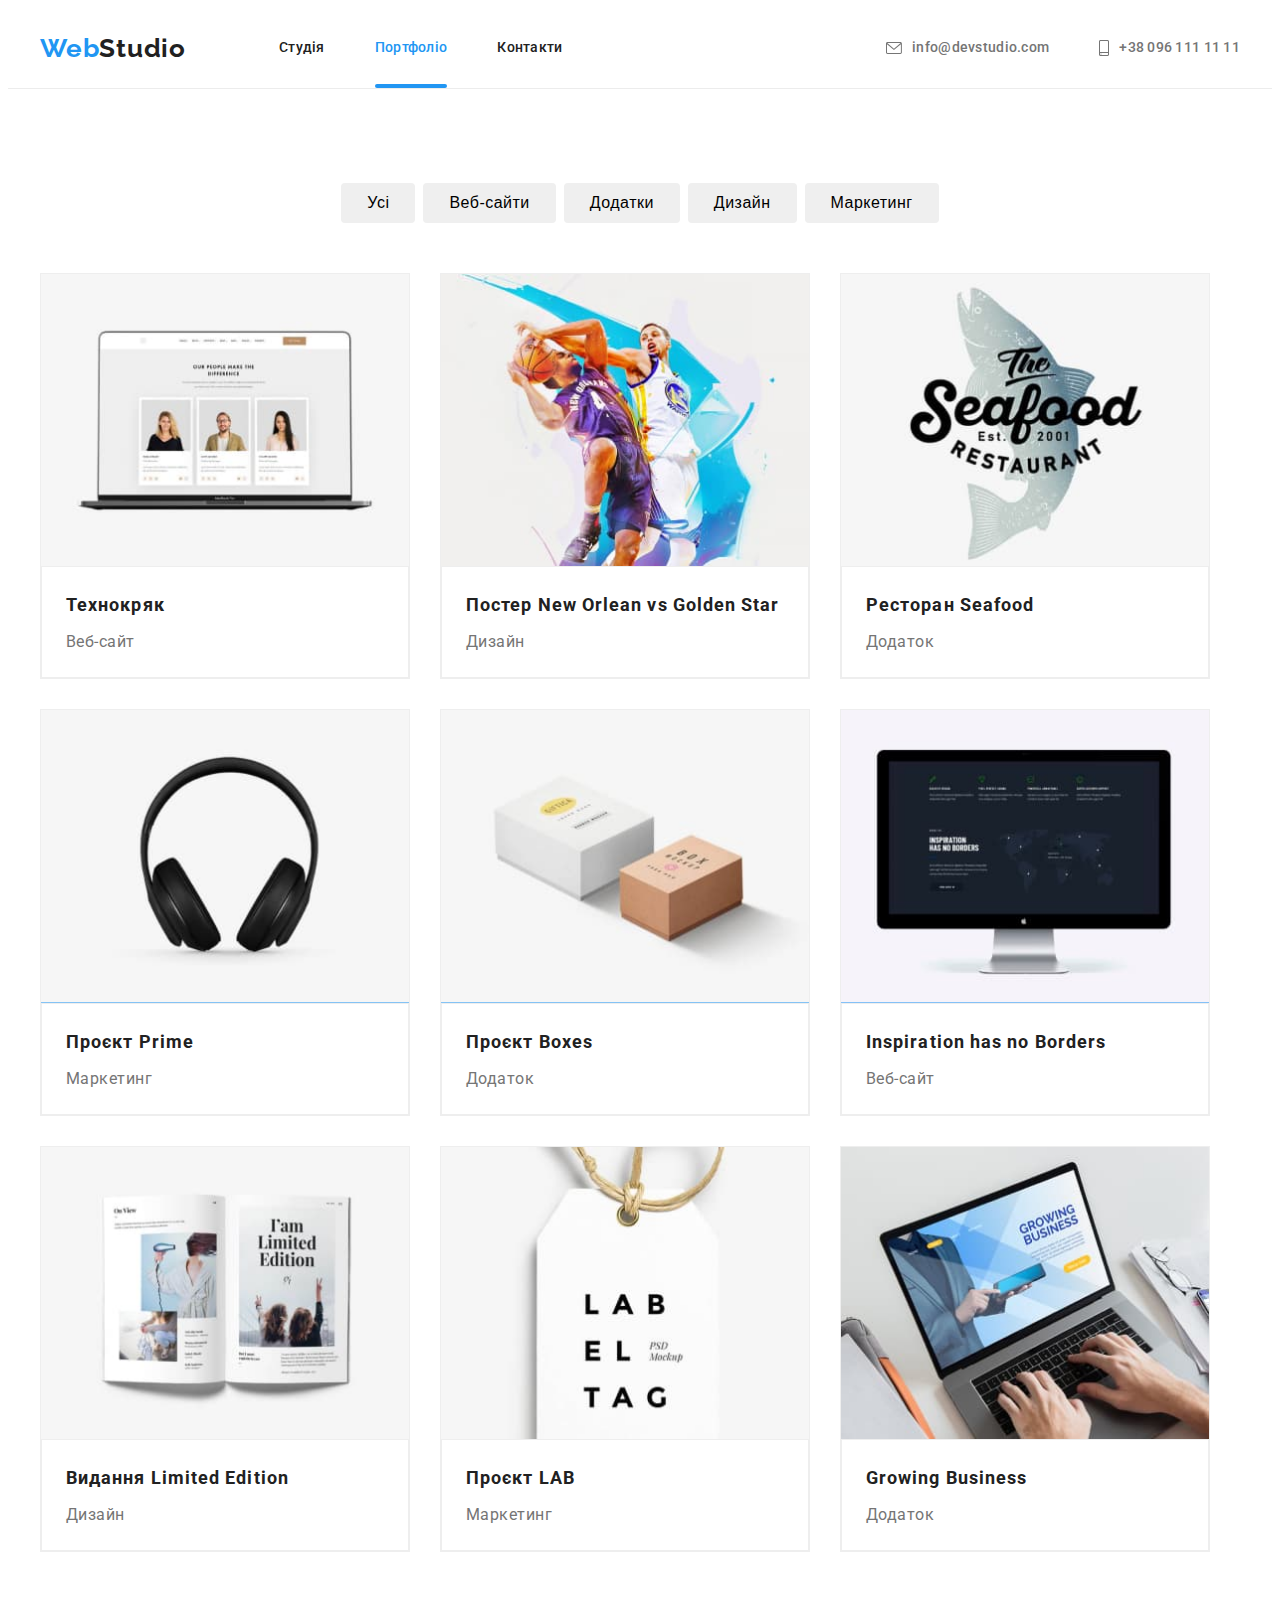
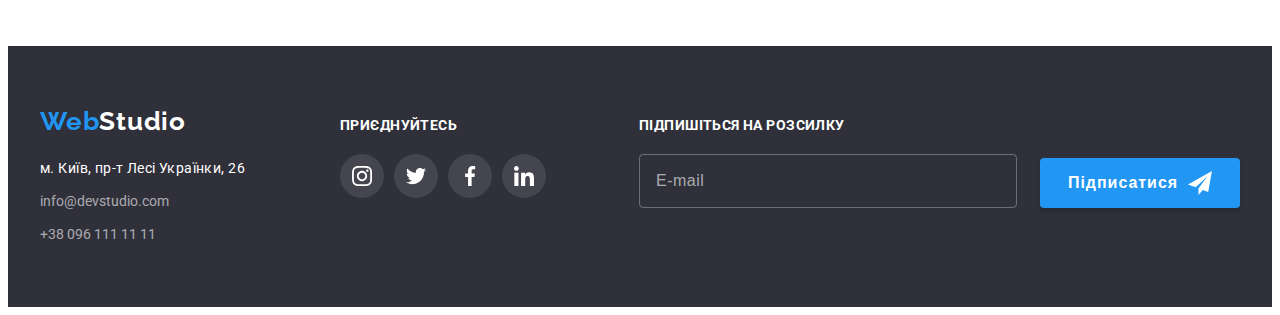
==== commit ac7ee3ad: "dddd" ====
--- a/portfolio.html
+++ b/portfolio.html
@@ -369,17 +369,10 @@
             </li>
           </ul>
         </div>
-        <div class="form-footer">
+        <form class="form-footer">
           <div class="form-footer-label">
-            <label for="footer-form" class="form-footer-title"
-              >Підпишіться на розсилку</label
-            >
-            <input
-              type="email"
-              id="footer-form"
-              placeholder="E-mail"
-              class="form-footer-input"
-            />
+            <label for="footer-form" class="form-footer-title">Підпишіться на розсилку</label>
+            <input type="email" id="footer-form" placeholder="E-mail" class="form-footer-input">
           </div>
           <button class="footer-btn">
             <span class="footer-btn-txt">Підписатися</span>
@@ -387,7 +380,7 @@
               <use href="./images/icons2.svg#icon-send"></use>
             </svg>
           </button>
-        </div>
+        </form>
       </div>
     </footer>
   </body>
--- a/css/styles.css
+++ b/css/styles.css
@@ -427,10 +427,7 @@
   background-color: #2f303a;
   padding-top: 60px;
   padding-bottom: 60px;
-  max-width: 1600px;
-  margin-left: auto;
-  margin-right: auto;
-}
+  }
 .footer-socials {
   width: 206px;
   margin-right: 93px;
@@ -583,23 +580,24 @@
   0px 1px 1px rgba(0, 0, 0, 0.14), 
   0px 2px 1px rgba(0, 0, 0, 0.2);
   border-radius: 4px;
-  display: flex;
-  flex-direction: row-reverse;
-  padding: 8px;
+  padding: 40px;
 }
 .close-btn {
+  position: absolute;
+  top: 8px;
+  right: 8px;
   width: 30px;
   height: 30px;
+  padding: 4px;
   border-radius: 50%;
+  background-color: inherit;
   border: 1px solid rgba(0, 0, 0, 0.1);
   cursor: pointer;
-}
-.form {
-  width: 448px;
-  margin-left: auto;
-  margin-right: auto;
-  margin-top: 32px;
-  margin-bottom: 32px;
+  transition: fill var(--animation);
+}
+.close-btn:hover,
+.close-btn:focus {
+   fill: var(--accent-color)
   }
 .form-title {
   display: block;
@@ -620,7 +618,6 @@
   position: relative;
 }
 .form-field label {
-  margin-right: auto;
   margin-bottom: 4px;
   font-size: 12px;
   line-height: 1.17;
@@ -647,10 +644,6 @@
 .form-input:focus + .form-icon {
   fill: var(--accent-color);
 }
-.form-icon {
-  margin-right: 12px;
-  transition: fill var(--animation);
-}
 .form-input:focus ~ .form-icon,
 .form-input:not(:placeholder-shown) .form-icon {
   border-color: var(--accent-color);
@@ -670,10 +663,13 @@
   color: rgba(117, 117, 117, 0.5);
 }
 .form-check {
+  margin-top: 20px;
   margin-bottom: 30px;
 }
- .form-txt {
-  margin-bottom: 20px;
+.form-checkbox {
+  display: flex;
+  align-items: center;
+  justify-content: center;
 }
 .check-txt {
   margin-left: 7px;
@@ -732,8 +728,8 @@
   left:12px;
   width: 18px;
   height: 18px;
-  display: inline-block;
-}
+  transition: fill var(--animation);
+  }
 .form-footer {
   display: flex;
   align-items: flex-end;
@@ -745,10 +741,10 @@
   letter-spacing: 0.03em;
   text-transform: uppercase;
   color: #FFFFFF;
-  margin-bottom: 20px;
-  }
-.form-footer label {
+    }
+.form-footer-label {
   display: block;
+  margin-right: 12px;
  }
 .form-footer input {
   width: 358px;
@@ -756,7 +752,7 @@
   border: 1px solid rgba(255, 255, 255, 0.3);
   border-radius: 4px;
   padding-left: 16px;
-  margin-right: 12px;
+  margin-top: 20px;
   background-color: inherit;
 }
 .form-footer input::placeholder {
@@ -774,6 +770,7 @@
   padding: 10px 28px;
   box-shadow: 0px 4px 4px rgba(0, 0, 0, 0.15);
   border-radius: 4px;
+  border-width: 0;
   cursor: pointer;
 }
 .footer-btn-txt {
